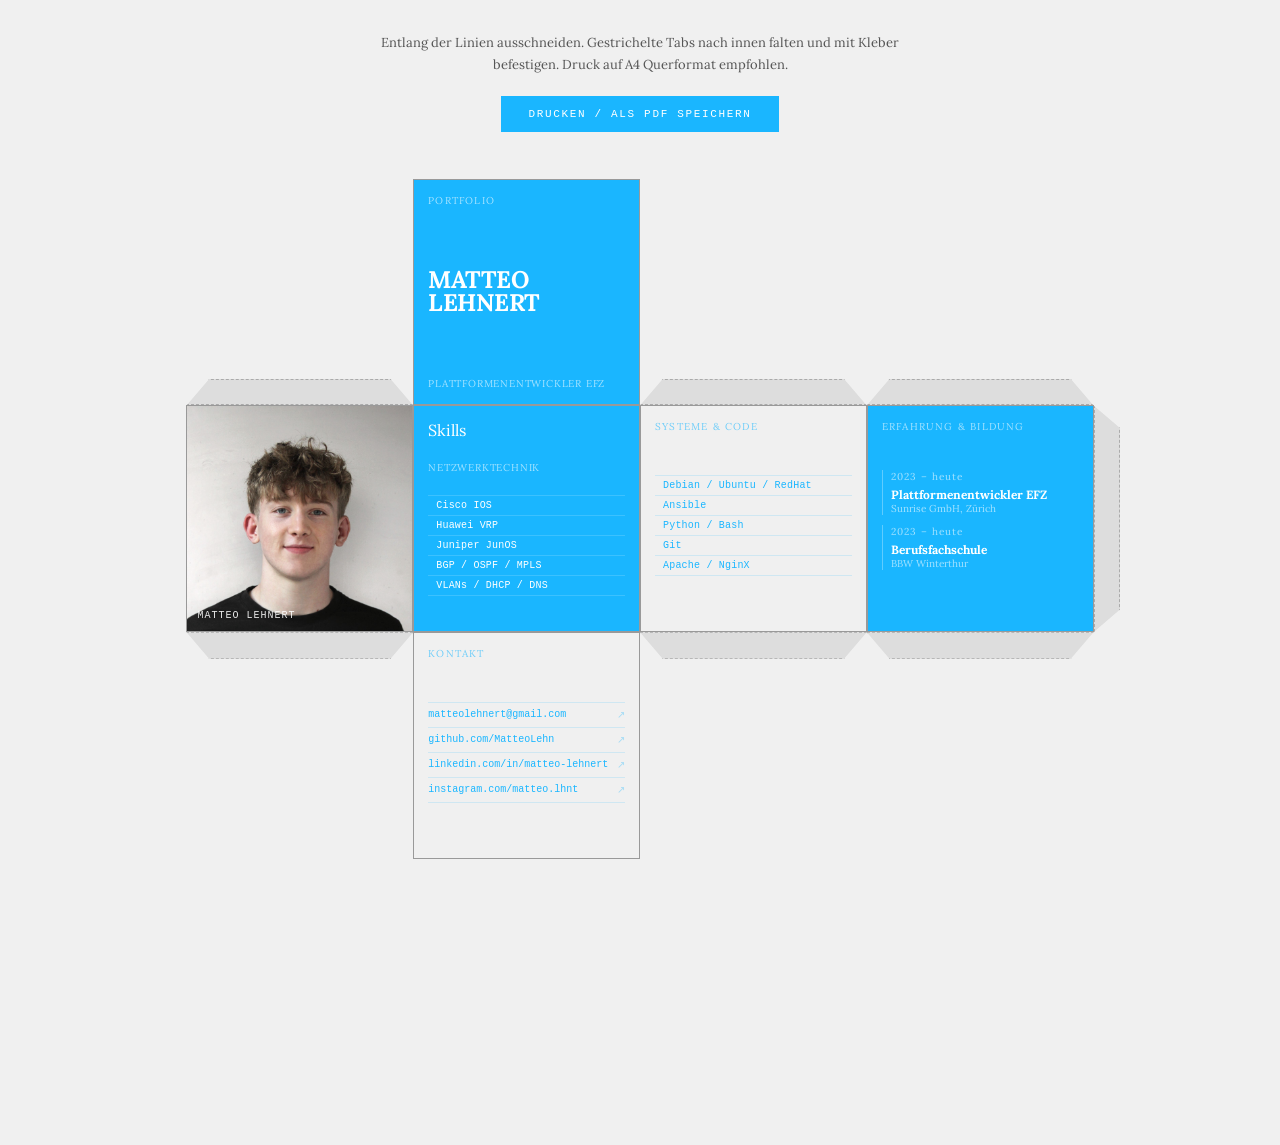
==== print.html @ ec85e301 "Change of icon, cube print funktion" ====
<!doctype html>
<html lang="de">
<head>
  <meta charset="utf-8">
  <title>Matteo – Würfel</title>
  <link rel="preconnect" href="https://fonts.googleapis.com">
  <link rel="preconnect" href="https://fonts.gstatic.com" crossorigin>
  <link href="https://fonts.googleapis.com/css2?family=Iosevka+Charon:ital,wght@0,300;0,400;0,500;0,700;1,300;1,400;1,500;1,700&family=Lora:ital,wght@0,400..700;1,400..700&display=swap" rel="stylesheet">
  <style>
    * { box-sizing: border-box; margin: 0; padding: 0; }

    body {
      background: #f0f0f0;
      font-family: 'Lora', serif;
      display: flex;
      flex-direction: column;
      align-items: center;
      padding: 32px;
      gap: 20px;
    }

    .instructions {
      font-family: 'Lora', serif;
      font-size: 13px;
      color: #555;
      text-align: center;
      max-width: 520px;
      line-height: 1.7;
    }
    .print-btn {
      font-family: 'Iosevka Charon', monospace;
      font-size: 11px;
      letter-spacing: 0.15em;
      text-transform: uppercase;
      background: #1ab6ff;
      color: #fff;
      border: none;
      padding: 12px 28px;
      cursor: pointer;
      transition: opacity 0.2s;
    }
    .print-btn:hover { opacity: 0.8; }

    .cube-net {
      display: grid;
      grid-template-columns: 0.7cm 6cm 6cm 6cm 6cm 0.7cm;
      grid-template-rows: 0.7cm 6cm 6cm 6cm 6cm 0.7cm;
      background: #f0f0f0;
    }

    .face {
      width: 6cm;
      height: 6cm;
      padding: 14px;
      display: flex;
      flex-direction: column;
      justify-content: space-between;
      overflow: hidden;
      border: 1.5px solid #999;
    }
    .face-top    { grid-column: 3; grid-row: 2; background: #1ab6ff; color: #fff; }
    .face-left   { grid-column: 2; grid-row: 3; background: #f0f0f0; color: #1ab6ff; }
    .face-front  { grid-column: 3; grid-row: 3; background: #1ab6ff; color: #fff; }
    .face-right  { grid-column: 4; grid-row: 3; background: #f0f0f0; color: #1ab6ff; }
    .face-back   { grid-column: 5; grid-row: 3; background: #1ab6ff; color: #fff; }
    .face-bottom { grid-column: 3; grid-row: 4; background: #f0f0f0; color: #1ab6ff; }

    .tab {
      background: #ddd;
      border: 1.5px dashed #aaa;
      display: flex;
      align-items: center;
      justify-content: center;
      font-size: 10px;
      letter-spacing: 0.1em;
      text-transform: uppercase;
      color: #bbb;
    }
    .tab-h {
      width: 6cm;
      height: 0.7cm;
      clip-path: polygon(10% 0%, 90% 0%, 100% 100%, 0% 100%);
    }
    .tab-h-up {
      width: 6cm;
      height: 0.7cm;
      clip-path: polygon(0% 0%, 100% 0%, 90% 100%, 10% 100%);
    }
    .tab-v-right {
      width: 0.7cm;
      height: 6cm;
      clip-path: polygon(0% 0%, 100% 10%, 100% 90%, 0% 100%);
    }

    .tab-left-top  { grid-column: 2; grid-row: 2; align-self: end; }
    .tab-left-bot  { grid-column: 2; grid-row: 4; }
    .tab-right-top { grid-column: 4; grid-row: 2; align-self: end; }
    .tab-right-bot { grid-column: 4; grid-row: 4; }
    .tab-back-top  { grid-column: 5; grid-row: 2; align-self: end; }
    .tab-back-bot  { grid-column: 5; grid-row: 4; }
    .tab-back-right{ grid-column: 6; grid-row: 3; }

    /* INHALTS-STILE */
    .face-label {
      font-size: 10px;
      letter-spacing: 0.12em;
      text-transform: uppercase;
      opacity: 0.6;
    }
    .face-name {
      font-family: 'Lora', serif;
      font-size: 24px;
      font-weight: 700;
      text-transform: uppercase;
      line-height: 0.95;
      letter-spacing: -0.02em;
    }
    .face-sub {
      font-size: 10px;
      letter-spacing: 0.08em;
      text-transform: uppercase;
      opacity: 0.6;
    }

    .face-skill-rows { display: flex; flex-direction: column; }
    .face-skill-row {
      font-family: 'Iosevka Charon', monospace;
      font-size: 10px;
      padding: 4px 0;
      letter-spacing: 0.02em;
      display: flex;
      align-items: center;
      gap: 8px;
    }
    .face-skill-row.dark  { border-bottom: 1px solid rgba(255,255,255,0.15); }
    .face-skill-row.dark:first-child  { border-top: 1px solid rgba(255,255,255,0.15); }
    .face-skill-row.light { border-bottom: 1px solid rgba(26,182,255,0.15); }
    .face-skill-row.light:first-child { border-top: 1px solid rgba(26,182,255,0.15); }
    .face-skill-dot {
      width: 3px; height: 3px;
      border-radius: 50%;
      opacity: 0.4;
      flex-shrink: 0;
    }
    .face-skill-dot.dark  { background: #fff; }
    .face-skill-dot.light { background: #1ab6ff; }

    .face-photo-wrap {
      position: absolute;
      inset: 0;
      overflow: hidden;
    }
    .face-photo {
      width: 100%;
      height: 100%;
      object-fit: cover;
      object-position: top center;
      filter: grayscale(20%) contrast(1.05);
    }
    .face-photo-overlay {
      position: absolute;
      bottom: 10px;
      left: 10px;
      font-family: 'Iosevka Charon', monospace;
      font-size: 10px;
      letter-spacing: 0.1em;
      text-transform: uppercase;
      color: #fff;
      opacity: 0.9;
      z-index: 2;
    }

    .exp-block {
      border-left: 1px solid rgba(255,255,255,0.3);
      padding-left: 8px;
      margin-bottom: 10px;
    }
    .exp-date  { font-size: 10px; opacity: 0.6; letter-spacing: 0.1em; margin-bottom: 4px; }
    .exp-title { font-size: 12px; font-weight: 700; }
    .exp-sub   { font-size: 10px; opacity: 0.6; }

    .link-row {
      font-family: 'Iosevka Charon', monospace;
      font-size: 10px;
      padding: 6px 0;
      border-bottom: 1px solid rgba(26,182,255,0.15);
      display: flex;
      justify-content: space-between;
      align-items: center;
      color: #1ab6ff;
    }
    .link-row:first-child { border-top: 1px solid rgba(26,182,255,0.15); }
    .link-arrow { opacity: 0.35; font-size: 10px; }

    @media print {
      body { padding: 0; gap: 0; background: #fff; }
      .instructions, .print-btn { display: none; }
      .cube-net { margin: 0.5cm auto; background: #fff; }
      @page { size: A4 landscape; margin: 0.3cm; }
    }
  </style>
</head>
<body>

  <p class="instructions">
    Entlang der Linien ausschneiden. Gestrichelte Tabs nach innen falten und mit Kleber befestigen.
    Druck auf A4 Querformat empfohlen.
  </p>
  <button class="print-btn" onclick="window.print()">Drucken / Als PDF speichern</button>

  <div class="cube-net">

    <!-- TABS -->
    <div class="tab tab-h tab-left-top"></div>
    <div class="tab tab-h-up tab-left-bot"></div>
    <div class="tab tab-h tab-right-top"></div>
    <div class="tab tab-h-up tab-right-bot"></div>
    <div class="tab tab-h tab-back-top"></div>
    <div class="tab tab-h-up tab-back-bot"></div>
    <div class="tab tab-v-right tab-back-right"></div>

    <!-- FLÄCHE 1: Name (TOP) -->
    <div class="face face-top">
      <span class="face-label">Portfolio</span>
      <div class="face-name">MATTEO<br>LEHNERT</div>
      <span class="face-sub">Plattformenentwickler EFZ</span>
    </div>

    <!-- FLÄCHE 2: Foto (LEFT) -->
    <div class="face face-left" style="padding:0; position:relative;">
      <div class="face-photo-wrap">
        <img src="foto.jpg" alt="Matteo" class="face-photo">
        <span class="face-photo-overlay">Matteo Lehnert</span>
      </div>
    </div>

    <!-- FLÄCHE 3: Netzwerktechnik (FRONT) -->
    <div class="face face-front">
      <span class="">Skills</span>
      <span class="face-sub">Netzwerktechnik</span>
      <div class="face-skill-rows">
        <div class="face-skill-row dark"><span class=""></span>Cisco IOS</div>
        <div class="face-skill-row dark"><span class=""></span>Huawei VRP</div>
        <div class="face-skill-row dark"><span class=""></span>Juniper JunOS</div>
        <div class="face-skill-row dark"><span class=""></span>BGP / OSPF / MPLS</div>
        <div class="face-skill-row dark"><span class=""></span>VLANs / DHCP / DNS</div>
      </div>
      <span class="face-sub"></span>
    </div>

    <!-- FLÄCHE 4: Systeme (RIGHT) -->
    <div class="face face-right">
      <span class="face-label">Systeme &amp; Code</span>
      <div class="face-skill-rows">
        <div class="face-skill-row light"><span class=""></span>Debian / Ubuntu / RedHat</div>
        <div class="face-skill-row light"><span class=""></span>Ansible</div>
        <div class="face-skill-row light"><span class=""></span>Python / Bash</div>
        <div class="face-skill-row light"><span class=""></span>Git</div>
        <div class="face-skill-row light"><span class=""></span>Apache / NginX</div>
      </div>
      <span class="face-sub"></span>
    </div>

    <!-- FLÄCHE 5: Erfahrung (BACK) -->
    <div class="face face-back">
      <span class="face-label">Erfahrung &amp; Bildung</span>
      <div>
        <div class="exp-block">
          <div class="exp-date">2023 – heute</div>
          <div class="exp-title">Plattformenentwickler EFZ</div>
          <div class="exp-sub">Sunrise GmbH, Zürich</div>
        </div>
        <div class="exp-block">
          <div class="exp-date">2023 – heute</div>
          <div class="exp-title">Berufsfachschule</div>
          <div class="exp-sub">BBW Winterthur</div>
        </div>
      </div>
        <span class="face-sub"></span>
    </div>

    <!-- FLÄCHE 6: Kontakt (BOTTOM) -->
    <div class="face face-bottom">
      <span class="face-label">Kontakt</span>
      <div>
        <div class="link-row">matteolehnert@gmail.com <span class="link-arrow">↗</span></div>
        <div class="link-row">github.com/MatteoLehn <span class="link-arrow">↗</span></div>
        <div class="link-row">linkedin.com/in/matteo-lehnert <span class="link-arrow">↗</span></div>
        <div class="link-row">instagram.com/matteo.lhnt <span class="link-arrow">↗</span></div>
      </div>
      <span class="face-sub"></span>
    </div>

  </div>

</body>
</html>
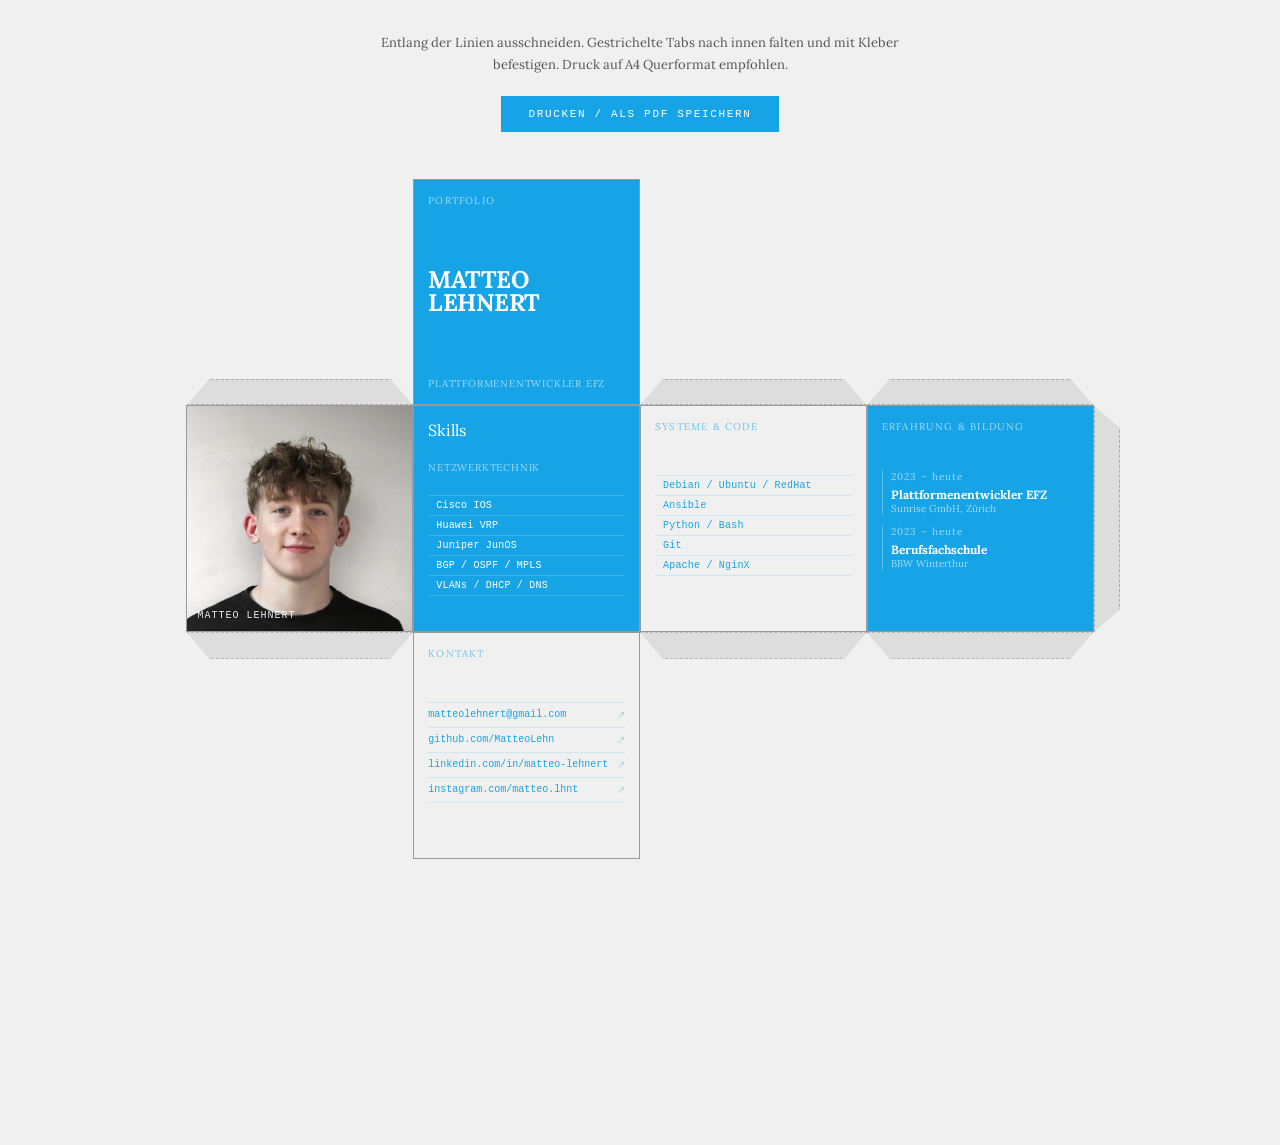
==== commit 7dd502af: "Added icon for google and changed root color" ====
--- a/print.html
+++ b/print.html
@@ -32,7 +32,7 @@
       font-size: 11px;
       letter-spacing: 0.15em;
       text-transform: uppercase;
-      background: #1ab6ff;
+      background: #17a4e6;
       color: #fff;
       border: none;
       padding: 12px 28px;
@@ -58,12 +58,12 @@
       overflow: hidden;
       border: 1.5px solid #999;
     }
-    .face-top    { grid-column: 3; grid-row: 2; background: #1ab6ff; color: #fff; }
-    .face-left   { grid-column: 2; grid-row: 3; background: #f0f0f0; color: #1ab6ff; }
-    .face-front  { grid-column: 3; grid-row: 3; background: #1ab6ff; color: #fff; }
-    .face-right  { grid-column: 4; grid-row: 3; background: #f0f0f0; color: #1ab6ff; }
-    .face-back   { grid-column: 5; grid-row: 3; background: #1ab6ff; color: #fff; }
-    .face-bottom { grid-column: 3; grid-row: 4; background: #f0f0f0; color: #1ab6ff; }
+    .face-top    { grid-column: 3; grid-row: 2; background: #17a4e6; color: #fff; }
+    .face-left   { grid-column: 2; grid-row: 3; background: #f0f0f0; color: #17a4e6; }
+    .face-front  { grid-column: 3; grid-row: 3; background: #17a4e6; color: #fff; }
+    .face-right  { grid-column: 4; grid-row: 3; background: #f0f0f0; color: #17a4e6; }
+    .face-back   { grid-column: 5; grid-row: 3; background: #17a4e6; color: #fff; }
+    .face-bottom { grid-column: 3; grid-row: 4; background: #f0f0f0; color: #17a4e6; }
 
     .tab {
       background: #ddd;
@@ -143,7 +143,7 @@
       flex-shrink: 0;
     }
     .face-skill-dot.dark  { background: #fff; }
-    .face-skill-dot.light { background: #1ab6ff; }
+    .face-skill-dot.light { background: #17a4e6; }
 
     .face-photo-wrap {
       position: absolute;
@@ -187,7 +187,7 @@
       display: flex;
       justify-content: space-between;
       align-items: center;
-      color: #1ab6ff;
+      color: #17a4e6;
     }
     .link-row:first-child { border-top: 1px solid rgba(26,182,255,0.15); }
     .link-arrow { opacity: 0.35; font-size: 10px; }
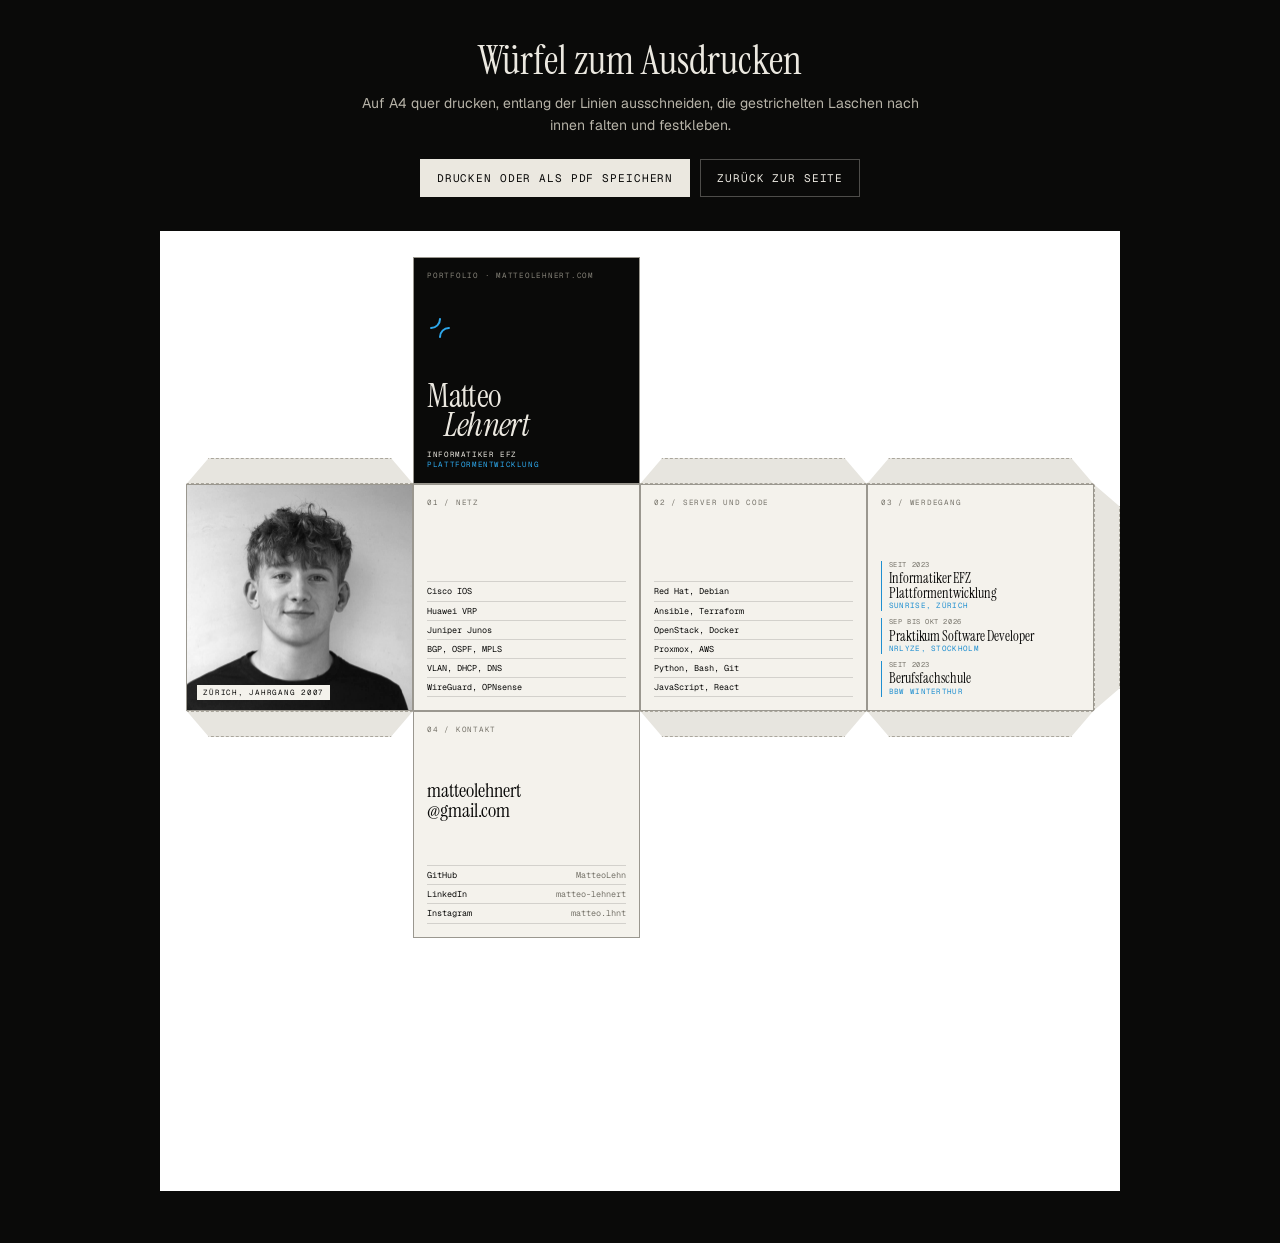
==== commit 8227c1de: "Portfolio Version 3: MatteOS-Desktop im Aqua-Look Die Seite startet mit einem iMac G3, den man einsc" ====
--- a/print.html
+++ b/print.html
@@ -1,297 +1,249 @@
 <!doctype html>
-<html lang="de">
+<html lang="de-CH">
 <head>
   <meta charset="utf-8">
-  <title>Matteo – Würfel</title>
-  <link rel="preconnect" href="https://fonts.googleapis.com">
-  <link rel="preconnect" href="https://fonts.gstatic.com" crossorigin>
-  <link href="https://fonts.googleapis.com/css2?family=Iosevka+Charon:ital,wght@0,300;0,400;0,500;0,700;1,300;1,400;1,500;1,700&family=Lora:ital,wght@0,400..700;1,400..700&display=swap" rel="stylesheet">
+  <meta name="viewport" content="width=device-width, initial-scale=1">
+  <meta name="robots" content="noindex">
+  <title>Matteo Lehnert · Würfel zum Ausdrucken</title>
+  <link rel="icon" href="favicon.svg" type="image/svg+xml">
   <style>
+    @font-face { font-family: "Instrument Serif"; src: url("assets/fonts/instrument-serif.woff2") format("woff2"); font-display: swap; }
+    @font-face { font-family: "Instrument Serif"; src: url("assets/fonts/instrument-serif-italic.woff2") format("woff2"); font-style: italic; font-display: swap; }
+    @font-face { font-family: "Geist"; src: url("assets/fonts/geist.woff2") format("woff2"); font-weight: 300 600; font-display: swap; }
+    @font-face { font-family: "Geist Mono"; src: url("assets/fonts/geist-mono.woff2") format("woff2"); font-weight: 400 500; font-display: swap; }
+
+    :root {
+      --ink: #0a0a09;
+      --paper: #f4f2ec;
+      --muted: #77746b;
+      --accent: #1f8fd0;
+      --line: rgba(10, 10, 9, .14);
+      --mono: "Geist Mono", ui-monospace, monospace;
+      --serif: "Instrument Serif", "Times New Roman", serif;
+      --sans: "Geist", system-ui, sans-serif;
+    }
     * { box-sizing: border-box; margin: 0; padding: 0; }
 
     body {
-      background: #f0f0f0;
-      font-family: 'Lora', serif;
       display: flex;
       flex-direction: column;
       align-items: center;
-      padding: 32px;
-      gap: 20px;
-    }
-
-    .instructions {
-      font-family: 'Lora', serif;
-      font-size: 13px;
-      color: #555;
-      text-align: center;
-      max-width: 520px;
-      line-height: 1.7;
-    }
-    .print-btn {
-      font-family: 'Iosevka Charon', monospace;
-      font-size: 11px;
-      letter-spacing: 0.15em;
+      gap: 22px;
+      min-height: 100vh;
+      padding: 40px 24px;
+      background: #0a0a09;
+      color: #ebe8e0;
+      font-family: var(--sans);
+    }
+    .intro { max-width: 560px; text-align: center; }
+    .intro h1 { font: 400 40px/1 var(--serif); margin-bottom: 12px; }
+    .intro p { color: #b7b3a8; font-size: 14px; line-height: 1.6; }
+    .actions { display: flex; gap: 10px; flex-wrap: wrap; justify-content: center; }
+    .btn {
+      font: 400 11px/1 var(--mono);
+      letter-spacing: .08em;
       text-transform: uppercase;
-      background: #17a4e6;
-      color: #fff;
-      border: none;
-      padding: 12px 28px;
+      padding: 13px 16px 12px;
+      border: 1px solid rgba(235, 232, 224, .3);
+      background: none;
+      color: #ebe8e0;
+      text-decoration: none;
       cursor: pointer;
-      transition: opacity 0.2s;
-    }
-    .print-btn:hover { opacity: 0.8; }
+    }
+    .btn:hover { border-color: #ebe8e0; }
+    .btn-primary { background: #ebe8e0; color: #0a0a09; border-color: #ebe8e0; }
+
+    .sheet { overflow-x: auto; max-width: 100%; padding: 12px; }
 
     .cube-net {
       display: grid;
       grid-template-columns: 0.7cm 6cm 6cm 6cm 6cm 0.7cm;
       grid-template-rows: 0.7cm 6cm 6cm 6cm 6cm 0.7cm;
-      background: #f0f0f0;
+      background: #fff;
+      color: var(--ink);
     }
 
     .face {
+      position: relative;
       width: 6cm;
       height: 6cm;
-      padding: 14px;
+      padding: 13px;
       display: flex;
       flex-direction: column;
       justify-content: space-between;
       overflow: hidden;
-      border: 1.5px solid #999;
-    }
-    .face-top    { grid-column: 3; grid-row: 2; background: #17a4e6; color: #fff; }
-    .face-left   { grid-column: 2; grid-row: 3; background: #f0f0f0; color: #17a4e6; }
-    .face-front  { grid-column: 3; grid-row: 3; background: #17a4e6; color: #fff; }
-    .face-right  { grid-column: 4; grid-row: 3; background: #f0f0f0; color: #17a4e6; }
-    .face-back   { grid-column: 5; grid-row: 3; background: #17a4e6; color: #fff; }
-    .face-bottom { grid-column: 3; grid-row: 4; background: #f0f0f0; color: #17a4e6; }
+      background: var(--paper);
+      border: 1px solid #9a978f;
+    }
+    .face-top    { grid-column: 3; grid-row: 2; background: var(--ink); color: #ebe8e0; }
+    .face-left   { grid-column: 2; grid-row: 3; padding: 0; }
+    .face-front  { grid-column: 3; grid-row: 3; }
+    .face-right  { grid-column: 4; grid-row: 3; }
+    .face-back   { grid-column: 5; grid-row: 3; }
+    .face-bottom { grid-column: 3; grid-row: 4; }
 
     .tab {
-      background: #ddd;
-      border: 1.5px dashed #aaa;
-      display: flex;
-      align-items: center;
-      justify-content: center;
-      font-size: 10px;
-      letter-spacing: 0.1em;
+      background: #e7e5df;
+      border: 1px dashed #aaa69c;
+    }
+    .tab-h    { width: 6cm; height: 0.7cm; clip-path: polygon(10% 0, 90% 0, 100% 100%, 0 100%); }
+    .tab-h-up { width: 6cm; height: 0.7cm; clip-path: polygon(0 0, 100% 0, 90% 100%, 10% 100%); }
+    .tab-v    { width: 0.7cm; height: 6cm; clip-path: polygon(0 0, 100% 10%, 100% 90%, 0 100%); }
+    .tab-left-top   { grid-column: 2; grid-row: 2; align-self: end; }
+    .tab-left-bot   { grid-column: 2; grid-row: 4; }
+    .tab-right-top  { grid-column: 4; grid-row: 2; align-self: end; }
+    .tab-right-bot  { grid-column: 4; grid-row: 4; }
+    .tab-back-top   { grid-column: 5; grid-row: 2; align-self: end; }
+    .tab-back-bot   { grid-column: 5; grid-row: 4; }
+    .tab-back-right { grid-column: 6; grid-row: 3; }
+
+    .label { font: 400 7.5px/1.3 var(--mono); letter-spacing: .1em; text-transform: uppercase; color: var(--muted); }
+    .face-top .label { color: #858278; }
+    .name { font: 400 33px/.88 var(--serif); letter-spacing: -.02em; }
+    .name em { font-style: italic; padding-left: .5em; }
+    .role { font: 400 7.5px/1.4 var(--mono); letter-spacing: .08em; text-transform: uppercase; }
+    .role b { color: #2ea8ec; font-weight: 400; }
+
+    /* Truchet-Kachel wie im Favicon */
+    .tile { width: 26px; height: 26px; }
+
+    .photo { position: absolute; inset: 0; width: 100%; height: 100%; object-fit: cover; object-position: 50% 18%; filter: grayscale(1) contrast(1.05); }
+    .photo-tag {
+      position: absolute;
+      left: 10px; bottom: 10px;
+      padding: 4px 6px 3px;
+      background: var(--paper);
+      font: 400 7.5px/1 var(--mono);
+      letter-spacing: .1em;
       text-transform: uppercase;
-      color: #bbb;
-    }
-    .tab-h {
-      width: 6cm;
-      height: 0.7cm;
-      clip-path: polygon(10% 0%, 90% 0%, 100% 100%, 0% 100%);
-    }
-    .tab-h-up {
-      width: 6cm;
-      height: 0.7cm;
-      clip-path: polygon(0% 0%, 100% 0%, 90% 100%, 10% 100%);
-    }
-    .tab-v-right {
-      width: 0.7cm;
-      height: 6cm;
-      clip-path: polygon(0% 0%, 100% 10%, 100% 90%, 0% 100%);
-    }
-
-    .tab-left-top  { grid-column: 2; grid-row: 2; align-self: end; }
-    .tab-left-bot  { grid-column: 2; grid-row: 4; }
-    .tab-right-top { grid-column: 4; grid-row: 2; align-self: end; }
-    .tab-right-bot { grid-column: 4; grid-row: 4; }
-    .tab-back-top  { grid-column: 5; grid-row: 2; align-self: end; }
-    .tab-back-bot  { grid-column: 5; grid-row: 4; }
-    .tab-back-right{ grid-column: 6; grid-row: 3; }
-
-    /* INHALTS-STILE */
-    .face-label {
-      font-size: 10px;
-      letter-spacing: 0.12em;
-      text-transform: uppercase;
-      opacity: 0.6;
-    }
-    .face-name {
-      font-family: 'Lora', serif;
-      font-size: 24px;
-      font-weight: 700;
-      text-transform: uppercase;
-      line-height: 0.95;
-      letter-spacing: -0.02em;
-    }
-    .face-sub {
-      font-size: 10px;
-      letter-spacing: 0.08em;
-      text-transform: uppercase;
-      opacity: 0.6;
-    }
-
-    .face-skill-rows { display: flex; flex-direction: column; }
-    .face-skill-row {
-      font-family: 'Iosevka Charon', monospace;
-      font-size: 10px;
-      padding: 4px 0;
-      letter-spacing: 0.02em;
-      display: flex;
-      align-items: center;
-      gap: 8px;
-    }
-    .face-skill-row.dark  { border-bottom: 1px solid rgba(255,255,255,0.15); }
-    .face-skill-row.dark:first-child  { border-top: 1px solid rgba(255,255,255,0.15); }
-    .face-skill-row.light { border-bottom: 1px solid rgba(26,182,255,0.15); }
-    .face-skill-row.light:first-child { border-top: 1px solid rgba(26,182,255,0.15); }
-    .face-skill-dot {
-      width: 3px; height: 3px;
-      border-radius: 50%;
-      opacity: 0.4;
-      flex-shrink: 0;
-    }
-    .face-skill-dot.dark  { background: #fff; }
-    .face-skill-dot.light { background: #17a4e6; }
-
-    .face-photo-wrap {
-      position: absolute;
-      inset: 0;
-      overflow: hidden;
-    }
-    .face-photo {
-      width: 100%;
-      height: 100%;
-      object-fit: cover;
-      object-position: top center;
-      filter: grayscale(20%) contrast(1.05);
-    }
-    .face-photo-overlay {
-      position: absolute;
-      bottom: 10px;
-      left: 10px;
-      font-family: 'Iosevka Charon', monospace;
-      font-size: 10px;
-      letter-spacing: 0.1em;
-      text-transform: uppercase;
-      color: #fff;
-      opacity: 0.9;
-      z-index: 2;
-    }
-
-    .exp-block {
-      border-left: 1px solid rgba(255,255,255,0.3);
-      padding-left: 8px;
-      margin-bottom: 10px;
-    }
-    .exp-date  { font-size: 10px; opacity: 0.6; letter-spacing: 0.1em; margin-bottom: 4px; }
-    .exp-title { font-size: 12px; font-weight: 700; }
-    .exp-sub   { font-size: 10px; opacity: 0.6; }
-
-    .link-row {
-      font-family: 'Iosevka Charon', monospace;
-      font-size: 10px;
-      padding: 6px 0;
-      border-bottom: 1px solid rgba(26,182,255,0.15);
+    }
+
+    .rows { list-style: none; border-top: 1px solid var(--line); }
+    .rows li {
       display: flex;
       justify-content: space-between;
-      align-items: center;
-      color: #17a4e6;
-    }
-    .link-row:first-child { border-top: 1px solid rgba(26,182,255,0.15); }
-    .link-arrow { opacity: 0.35; font-size: 10px; }
+      gap: 6px;
+      padding: 4px 0 3px;
+      border-bottom: 1px solid var(--line);
+      font: 400 8.5px/1.3 var(--mono);
+    }
+    .rows li span { color: var(--muted); }
+
+    .exp { border-left: 1px solid var(--accent); padding-left: 7px; }
+    .exp + .exp { margin-top: 7px; }
+    .exp-date { font: 400 7px/1.2 var(--mono); letter-spacing: .08em; text-transform: uppercase; color: var(--muted); }
+    .exp-title { font: 400 14px/1.05 var(--serif); margin: 2px 0 1px; }
+    .exp-sub { font: 400 7.5px/1.3 var(--mono); letter-spacing: .04em; color: var(--accent); text-transform: uppercase; }
+
+    .big { font: 400 20px/1 var(--serif); }
 
     @media print {
-      body { padding: 0; gap: 0; background: #fff; }
-      .instructions, .print-btn { display: none; }
-      .cube-net { margin: 0.5cm auto; background: #fff; }
       @page { size: A4 landscape; margin: 0.3cm; }
+      body { padding: 0; background: #fff; min-height: 0; }
+      .intro, .actions { display: none; }
+      .sheet { padding: 0; overflow: visible; }
+      .cube-net { margin: 0.4cm auto; }
+      * { -webkit-print-color-adjust: exact; print-color-adjust: exact; }
     }
   </style>
 </head>
 <body>
-
-  <p class="instructions">
-    Entlang der Linien ausschneiden. Gestrichelte Tabs nach innen falten und mit Kleber befestigen.
-    Druck auf A4 Querformat empfohlen.
-  </p>
-  <button class="print-btn" onclick="window.print()">Drucken / Als PDF speichern</button>
-
-  <div class="cube-net">
-
-    <!-- TABS -->
-    <div class="tab tab-h tab-left-top"></div>
-    <div class="tab tab-h-up tab-left-bot"></div>
-    <div class="tab tab-h tab-right-top"></div>
-    <div class="tab tab-h-up tab-right-bot"></div>
-    <div class="tab tab-h tab-back-top"></div>
-    <div class="tab tab-h-up tab-back-bot"></div>
-    <div class="tab tab-v-right tab-back-right"></div>
-
-    <!-- FLÄCHE 1: Name (TOP) -->
-    <div class="face face-top">
-      <span class="face-label">Portfolio</span>
-      <div class="face-name">MATTEO<br>LEHNERT</div>
-      <span class="face-sub">Plattformenentwickler EFZ</span>
+  <div class="intro">
+    <h1>Würfel zum Ausdrucken</h1>
+    <p>Auf A4 quer drucken, entlang der Linien ausschneiden, die gestrichelten Laschen nach innen falten und festkleben.</p>
+  </div>
+  <div class="actions">
+    <button class="btn btn-primary" type="button" onclick="window.print()">Drucken oder als PDF speichern</button>
+    <a class="btn" href="./">Zurück zur Seite</a>
+  </div>
+
+  <div class="sheet">
+    <div class="cube-net">
+      <div class="tab tab-h tab-left-top"></div>
+      <div class="tab tab-h-up tab-left-bot"></div>
+      <div class="tab tab-h tab-right-top"></div>
+      <div class="tab tab-h-up tab-right-bot"></div>
+      <div class="tab tab-h tab-back-top"></div>
+      <div class="tab tab-h-up tab-back-bot"></div>
+      <div class="tab tab-v tab-back-right"></div>
+
+      <!-- oben: Name -->
+      <div class="face face-top">
+        <span class="label">Portfolio · matteolehnert.com</span>
+        <div>
+          <svg class="tile" viewBox="0 0 64 64" aria-hidden="true"><path d="M32 10A22 22 0 0 1 10 32M54 32A22 22 0 0 0 32 54" fill="none" stroke="#2ea8ec" stroke-width="5" stroke-linecap="round"/></svg>
+        </div>
+        <div>
+          <p class="name">Matteo<br><em>Lehnert</em></p>
+          <p class="role" style="margin-top:10px">Informatiker EFZ <b>Plattformentwicklung</b></p>
+        </div>
+      </div>
+
+      <!-- links: Foto -->
+      <div class="face face-left">
+        <img class="photo" src="assets/img/portrait.jpg" alt="Matteo Lehnert">
+        <span class="photo-tag">Zürich, Jahrgang 2007</span>
+      </div>
+
+      <!-- vorne: Netz -->
+      <div class="face face-front">
+        <span class="label">01 / Netz</span>
+        <ul class="rows">
+          <li>Cisco IOS</li>
+          <li>Huawei VRP</li>
+          <li>Juniper Junos</li>
+          <li>BGP, OSPF, MPLS</li>
+          <li>VLAN, DHCP, DNS</li>
+          <li>WireGuard, OPNsense</li>
+        </ul>
+      </div>
+
+      <!-- rechts: Server und Code -->
+      <div class="face face-right">
+        <span class="label">02 / Server und Code</span>
+        <ul class="rows">
+          <li>Red Hat, Debian</li>
+          <li>Ansible, Terraform</li>
+          <li>OpenStack, Docker</li>
+          <li>Proxmox, AWS</li>
+          <li>Python, Bash, Git</li>
+          <li>JavaScript, React</li>
+        </ul>
+      </div>
+
+      <!-- hinten: Werdegang -->
+      <div class="face face-back">
+        <span class="label">03 / Werdegang</span>
+        <div>
+          <div class="exp">
+            <p class="exp-date">Seit 2023</p>
+            <p class="exp-title">Informatiker EFZ Plattformentwicklung</p>
+            <p class="exp-sub">Sunrise, Zürich</p>
+          </div>
+          <div class="exp">
+            <p class="exp-date">Sep bis Okt 2026</p>
+            <p class="exp-title">Praktikum Software Developer</p>
+            <p class="exp-sub">Nrlyze, Stockholm</p>
+          </div>
+          <div class="exp">
+            <p class="exp-date">Seit 2023</p>
+            <p class="exp-title">Berufsfachschule</p>
+            <p class="exp-sub">BBW Winterthur</p>
+          </div>
+        </div>
+      </div>
+
+      <!-- unten: Kontakt -->
+      <div class="face face-bottom">
+        <span class="label">04 / Kontakt</span>
+        <p class="big">matteolehnert<br>@gmail.com</p>
+        <ul class="rows">
+          <li>GitHub <span>MatteoLehn</span></li>
+          <li>LinkedIn <span>matteo-lehnert</span></li>
+          <li>Instagram <span>matteo.lhnt</span></li>
+        </ul>
+      </div>
     </div>
-
-    <!-- FLÄCHE 2: Foto (LEFT) -->
-    <div class="face face-left" style="padding:0; position:relative;">
-      <div class="face-photo-wrap">
-        <img src="foto.jpg" alt="Matteo" class="face-photo">
-        <span class="face-photo-overlay">Matteo Lehnert</span>
-      </div>
-    </div>
-
-    <!-- FLÄCHE 3: Netzwerktechnik (FRONT) -->
-    <div class="face face-front">
-      <span class="">Skills</span>
-      <span class="face-sub">Netzwerktechnik</span>
-      <div class="face-skill-rows">
-        <div class="face-skill-row dark"><span class=""></span>Cisco IOS</div>
-        <div class="face-skill-row dark"><span class=""></span>Huawei VRP</div>
-        <div class="face-skill-row dark"><span class=""></span>Juniper JunOS</div>
-        <div class="face-skill-row dark"><span class=""></span>BGP / OSPF / MPLS</div>
-        <div class="face-skill-row dark"><span class=""></span>VLANs / DHCP / DNS</div>
-      </div>
-      <span class="face-sub"></span>
-    </div>
-
-    <!-- FLÄCHE 4: Systeme (RIGHT) -->
-    <div class="face face-right">
-      <span class="face-label">Systeme &amp; Code</span>
-      <div class="face-skill-rows">
-        <div class="face-skill-row light"><span class=""></span>Debian / Ubuntu / RedHat</div>
-        <div class="face-skill-row light"><span class=""></span>Ansible</div>
-        <div class="face-skill-row light"><span class=""></span>Python / Bash</div>
-        <div class="face-skill-row light"><span class=""></span>Git</div>
-        <div class="face-skill-row light"><span class=""></span>Apache / NginX</div>
-      </div>
-      <span class="face-sub"></span>
-    </div>
-
-    <!-- FLÄCHE 5: Erfahrung (BACK) -->
-    <div class="face face-back">
-      <span class="face-label">Erfahrung &amp; Bildung</span>
-      <div>
-        <div class="exp-block">
-          <div class="exp-date">2023 – heute</div>
-          <div class="exp-title">Plattformenentwickler EFZ</div>
-          <div class="exp-sub">Sunrise GmbH, Zürich</div>
-        </div>
-        <div class="exp-block">
-          <div class="exp-date">2023 – heute</div>
-          <div class="exp-title">Berufsfachschule</div>
-          <div class="exp-sub">BBW Winterthur</div>
-        </div>
-      </div>
-        <span class="face-sub"></span>
-    </div>
-
-    <!-- FLÄCHE 6: Kontakt (BOTTOM) -->
-    <div class="face face-bottom">
-      <span class="face-label">Kontakt</span>
-      <div>
-        <div class="link-row">matteolehnert@gmail.com <span class="link-arrow">↗</span></div>
-        <div class="link-row">github.com/MatteoLehn <span class="link-arrow">↗</span></div>
-        <div class="link-row">linkedin.com/in/matteo-lehnert <span class="link-arrow">↗</span></div>
-        <div class="link-row">instagram.com/matteo.lhnt <span class="link-arrow">↗</span></div>
-      </div>
-      <span class="face-sub"></span>
-    </div>
-
   </div>
-
 </body>
-</html>+</html>
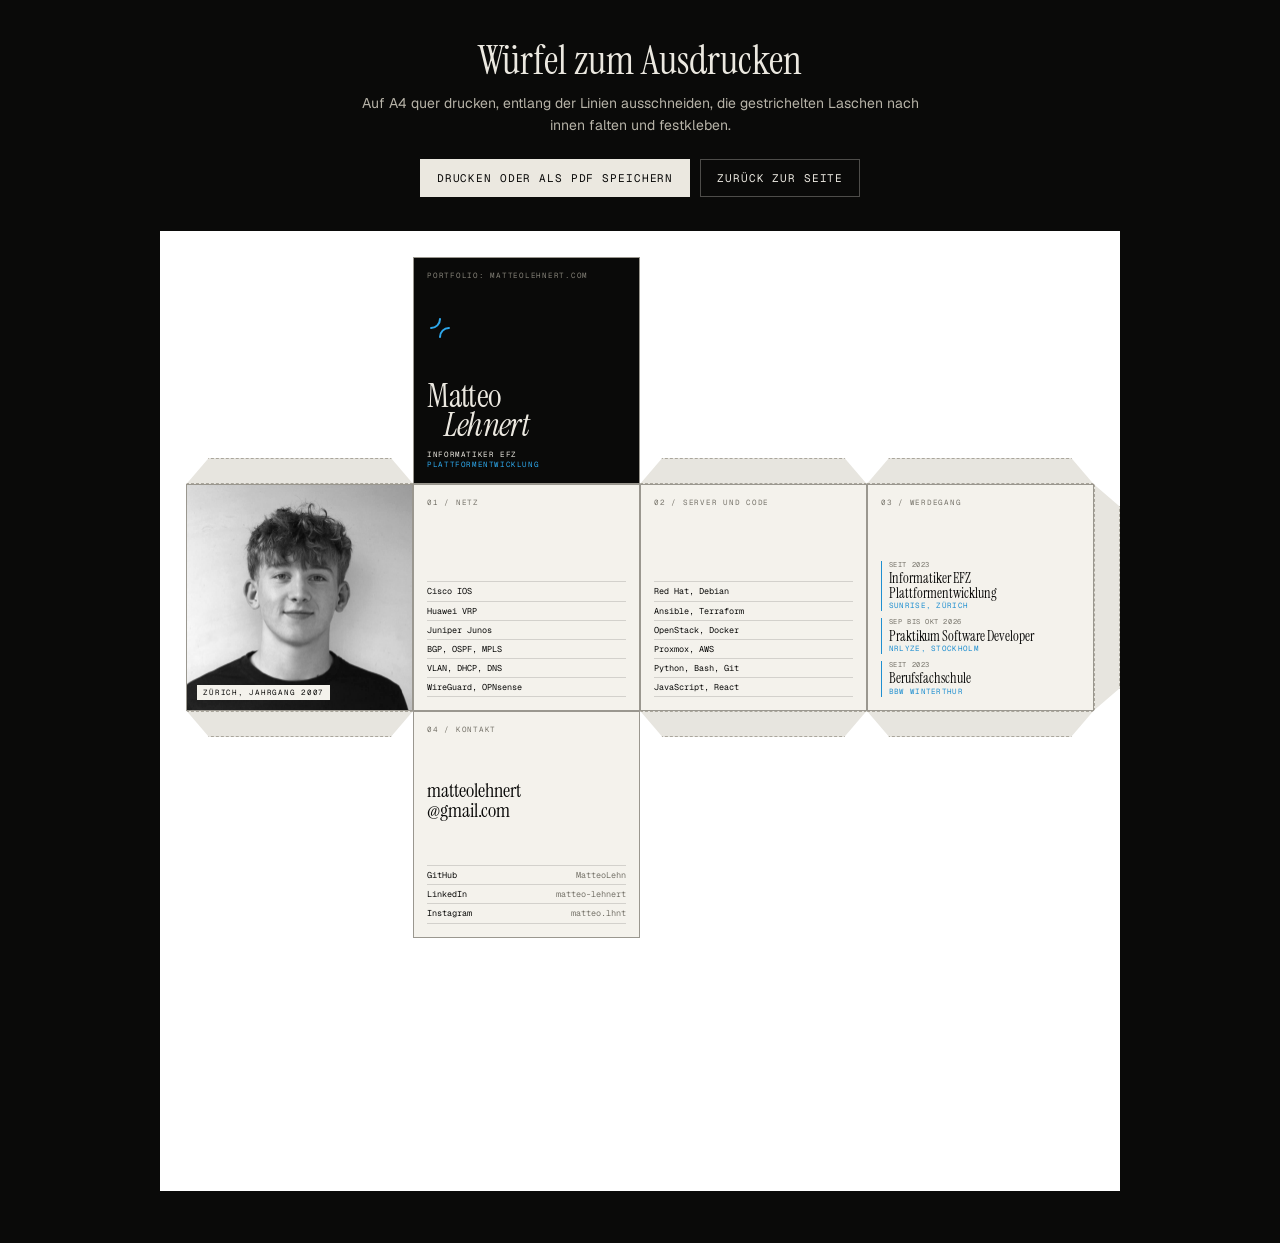
==== commit 3a84063a: "Desktop mit Dock, Hobbys und neuem Schulordner - Fenster lassen sich minimieren und auf Vollbild ste" ====
--- a/print.html
+++ b/print.html
@@ -4,7 +4,7 @@
   <meta charset="utf-8">
   <meta name="viewport" content="width=device-width, initial-scale=1">
   <meta name="robots" content="noindex">
-  <title>Matteo Lehnert · Würfel zum Ausdrucken</title>
+  <title>Matteo Lehnert, Würfel zum Ausdrucken</title>
   <link rel="icon" href="favicon.svg" type="image/svg+xml">
   <style>
     @font-face { font-family: "Instrument Serif"; src: url("assets/fonts/instrument-serif.woff2") format("woff2"); font-display: swap; }
@@ -169,7 +169,7 @@
 
       <!-- oben: Name -->
       <div class="face face-top">
-        <span class="label">Portfolio · matteolehnert.com</span>
+        <span class="label">Portfolio: matteolehnert.com</span>
         <div>
           <svg class="tile" viewBox="0 0 64 64" aria-hidden="true"><path d="M32 10A22 22 0 0 1 10 32M54 32A22 22 0 0 0 32 54" fill="none" stroke="#2ea8ec" stroke-width="5" stroke-linecap="round"/></svg>
         </div>
